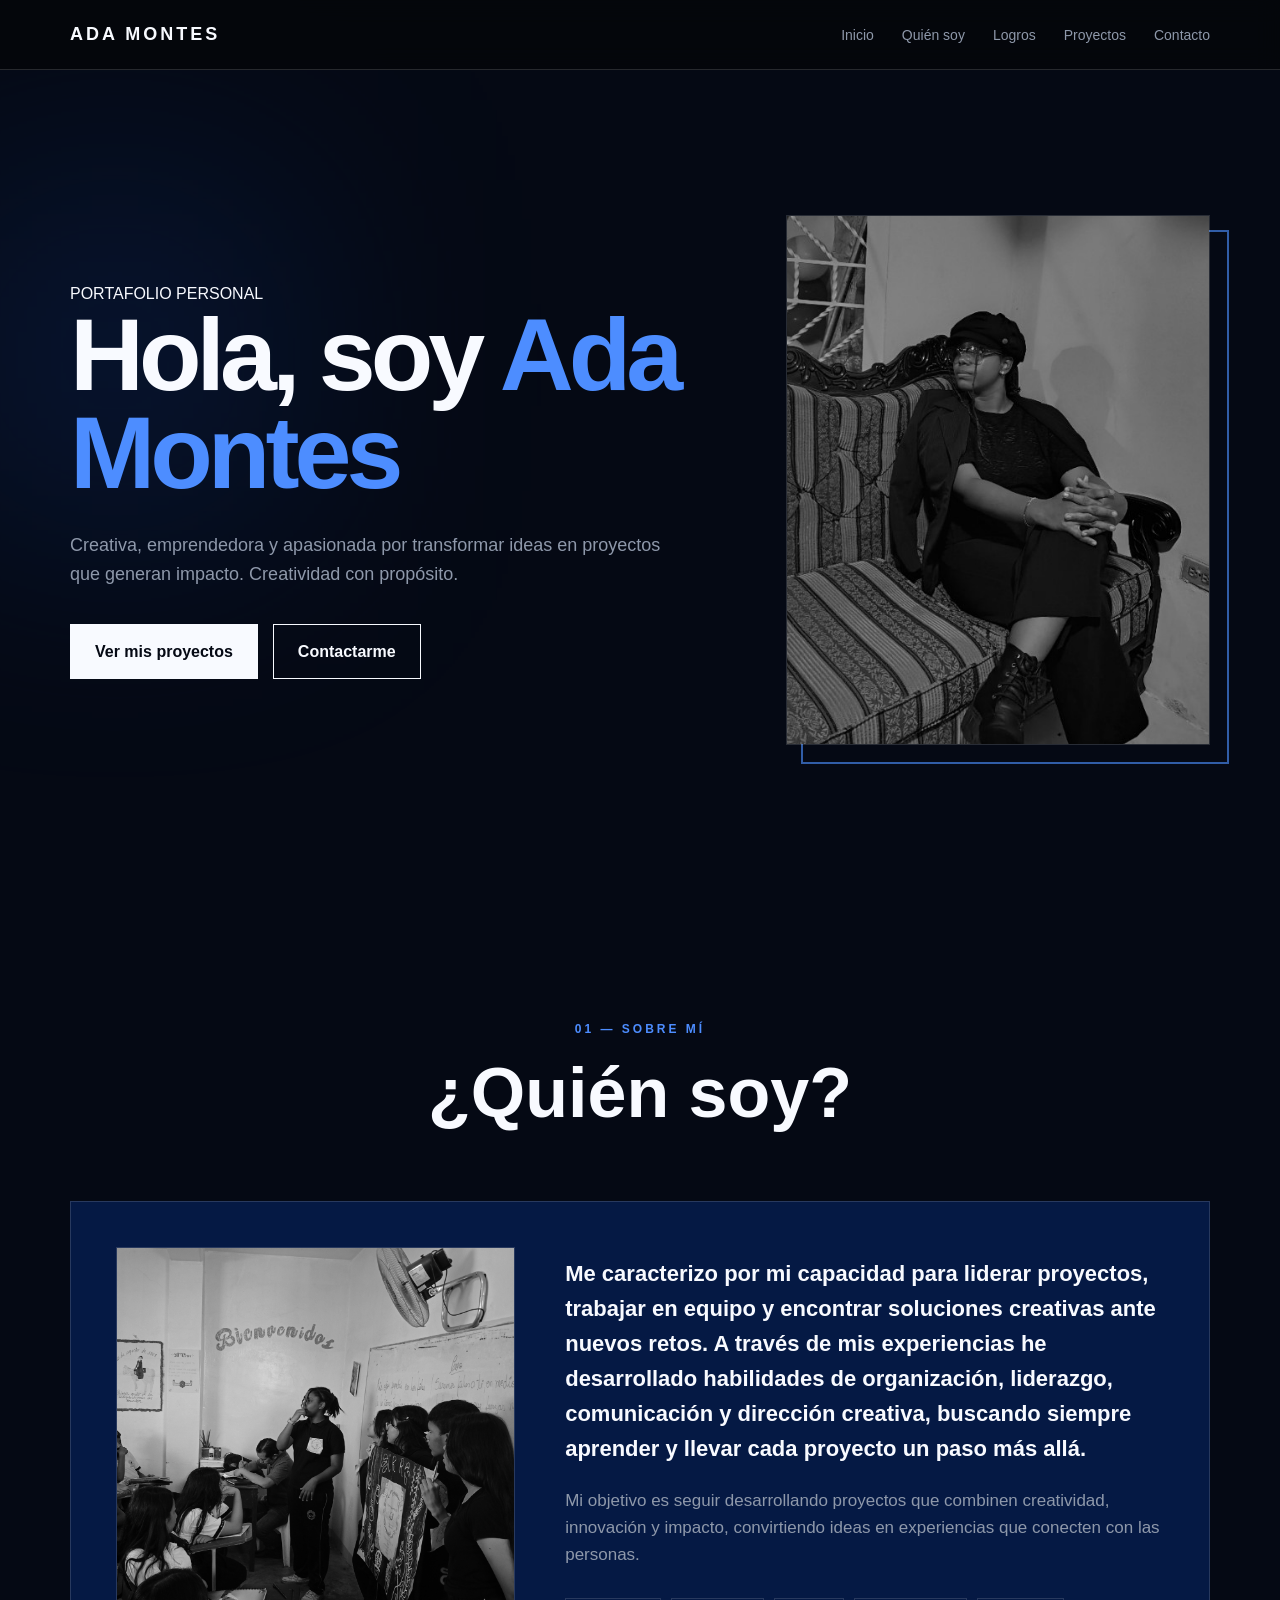
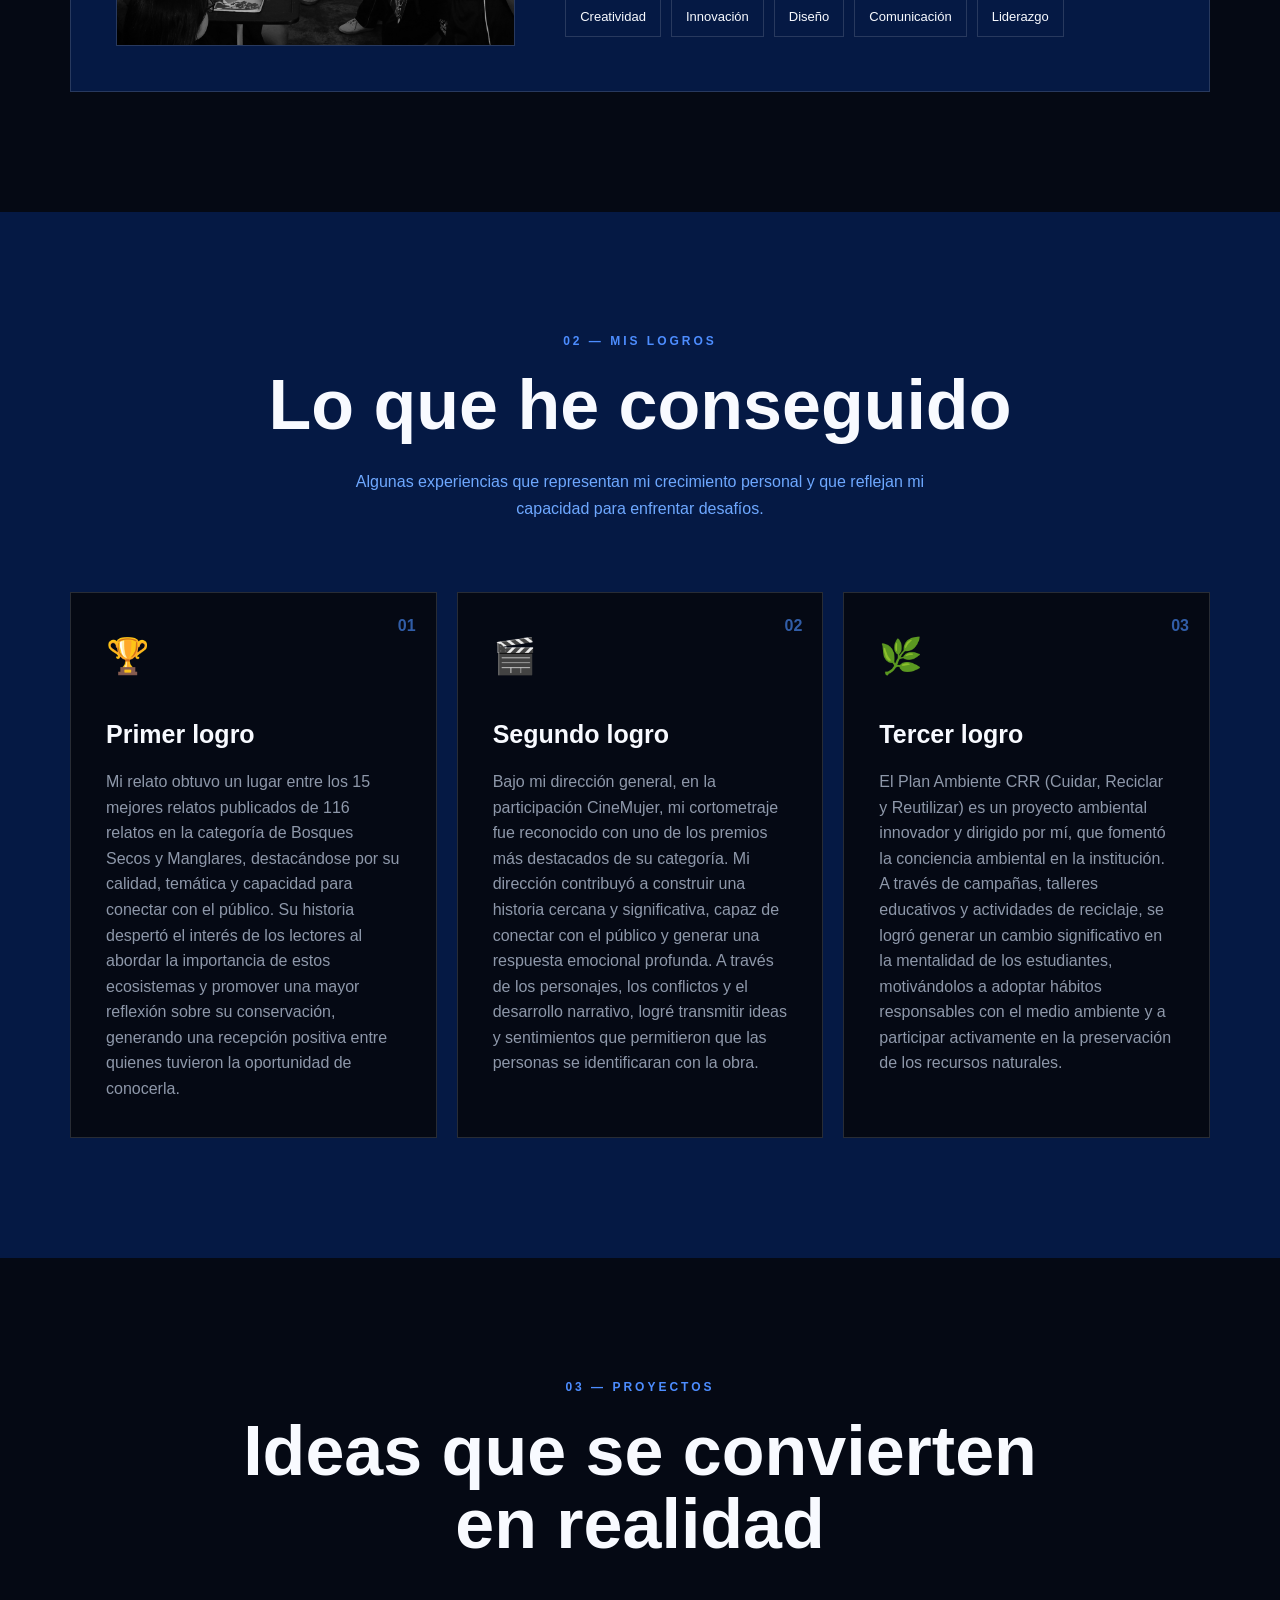
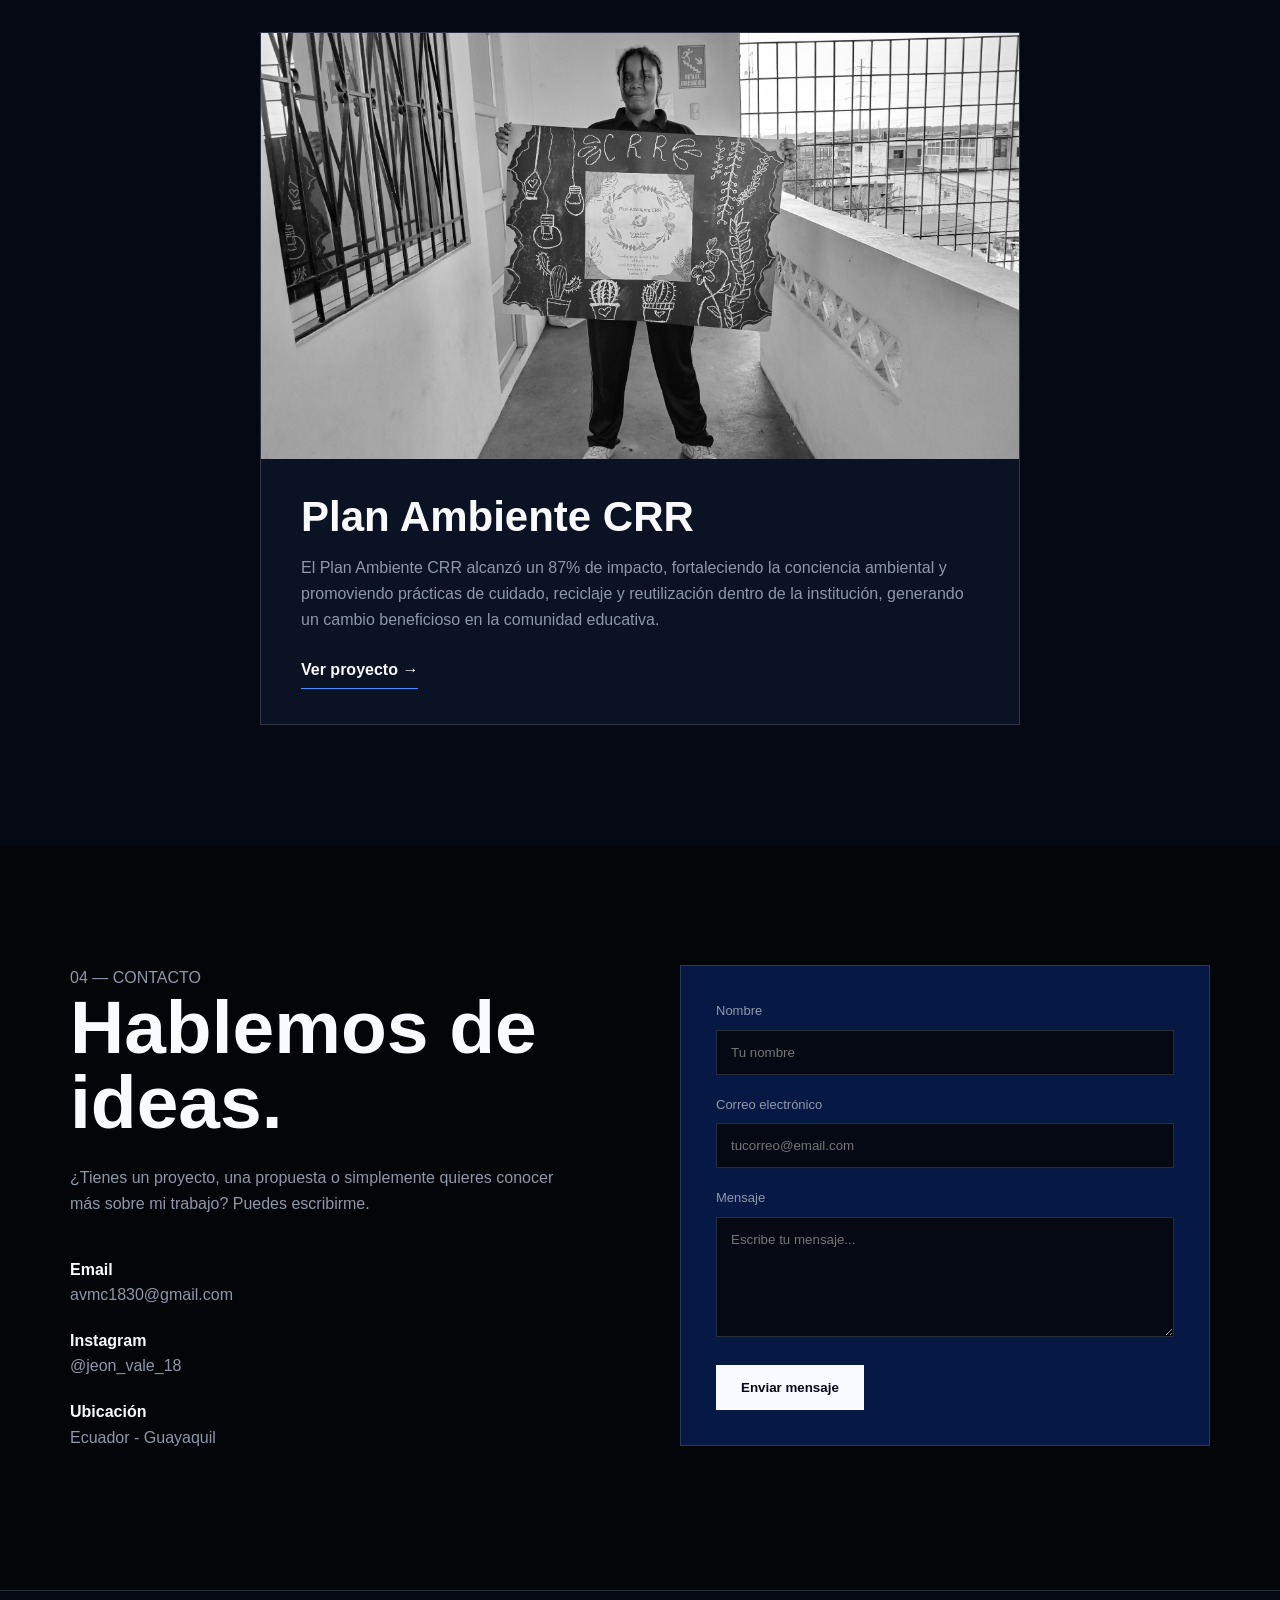
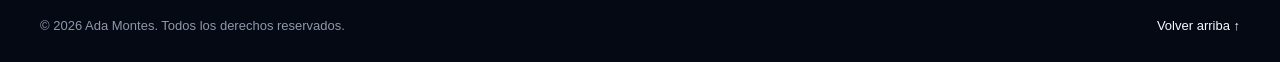
==== index.html @ 8c61d6d4 "Correción de Index" ====
<!DOCTYPE html>
<html lang="es">
<head>
    <meta charset="UTF-8">
    <meta name="viewport" content="width=device-width, initial-scale=1.0">

    <meta name="description" content="Portafolio personal de Ada Montes">
    <meta name="author" content="Ada Montes">

    <title>Portafolio | Ada Montes</title>

    <link rel="icon" href="pp2.png" sizes="any">
    <link rel="stylesheet" href="style.css">
</head>

<body>

    <!-- ================= HEADER ================= -->
    <header class="header">

        <nav class="navbar">

            <a href="#inicio" class="logo">
                ADA MONTES
            </a>

            <ul class="nav-menu">
                <li><a href="#inicio">Inicio</a></li>
                <li><a href="#quien-soy">Quién soy</a></li>
                <li><a href="#logros">Logros</a></li>
                <li><a href="#proyectos">Proyectos</a></li>
                <li><a href="#contacto">Contacto</a></li>
            </ul>

        </nav>

    </header>


    <main>

        <!-- ================= INICIO ================= -->
        <section id="inicio" class="hero">

            <div class="hero-content">

                <p class="eyebrow">
                    PORTAFOLIO PERSONAL
                </p>

                <h1>
                    Hola, soy <span>Ada Montes</span>
                </h1>

                <p class="hero-description">
                    Creativa, emprendedora y apasionada por transformar
                    ideas en proyectos que generan impacto. Creatividad con propósito.
                </p>

                <div class="hero-buttons">
                    <a href="#proyectos" class="btn">
                        Ver mis proyectos
                    </a>

                    <a href="#contacto" class="btn btn-outline">
                        Contactarme
                    </a>
                </div>

            </div>

            <div class="hero-image">

                <img 
                    src="img1.jpg" 
                    alt="Fotografía de Ada Montes"
                >

            </div>

        </section>


        <!-- ================= QUIÉN SOY ================= -->
        <section id="quien-soy" class="section about">

            <div class="section-title">
                <p class="eyebrow">01 — SOBRE MÍ</p>

                <h2>
                    ¿Quién soy?
                </h2>
            </div>

            <div class="about-content">

                <div class="about-image">

                    <img
                        src="img3.jpg"
                        alt="Ada Montes trabajando en un proyecto"
                    >

                </div>

                <div class="about-text">

                    <p>
                       Me caracterizo por mi capacidad para liderar proyectos, trabajar en equipo y encontrar
                       soluciones creativas ante nuevos retos. A través de mis experiencias he desarrollado habilidades
                       de organización, liderazgo, comunicación y dirección creativa, buscando siempre aprender y 
                       llevar cada proyecto un paso más allá.

                    <p>
                       Mi objetivo es seguir desarrollando proyectos que combinen creatividad, innovación 
                       y impacto, convirtiendo ideas en experiencias que conecten con las personas.
                    </p>

                    <div class="skills">

                        <span>Creatividad</span>
                        <span>Innovación</span>
                        <span>Diseño</span>
                        <span>Comunicación</span>
                        <span>Liderazgo</span>

                    </div>

                </div>

            </div>

        </section>


        <!-- ================= LOGROS ================= -->
        <section id="logros" class="section achievements">

            <div class="section-title">

                <p class="eyebrow">02 — MIS LOGROS</p>

                <h2>
                    Lo que he conseguido
                </h2>

                <p>
                    Algunas experiencias que representan mi crecimiento
                    personal y que reflejan mi capacidad para enfrentar desafíos.
                </p>

            </div>


            <div class="cards">

                <!-- LOGRO 1 -->
                <article class="card">

                    <span class="card-number">
                        01
                    </span>

                    <div class="card-icon">
                        🏆
                    </div>

                    <h3>
                        Primer logro
                    </h3>

                    <p>
                        Mi relato obtuvo un lugar entre los 15 mejores relatos publicados de 116 relatos
                        en la categoría de Bosques Secos y Manglares, destacándose por su calidad, temática
                        y capacidad para conectar con el público. Su historia despertó el interés 
                        de los lectores al abordar la importancia de estos ecosistemas y promover una mayor reflexión
                        sobre su conservación, generando una recepción positiva entre quienes tuvieron la oportunidad de conocerla.
                    </p>

                </article>


                <!-- LOGRO 2 -->
                <article class="card">

                    <span class="card-number">
                        02
                    </span>

                    <div class="card-icon">
                        🎬
                    </div>

                    <h3>
                        Segundo logro
                    </h3>

                    <p>
                        Bajo mi dirección general, en la participación CineMujer, mi cortometraje fue reconocido con uno de los premios
                        más destacados de su categoría. Mi dirección contribuyó a construir una historia cercana 
                        y significativa, capaz de conectar con el público y generar una respuesta emocional profunda. A través de 
                        los personajes, los conflictos y el desarrollo narrativo, logré transmitir ideas y sentimientos 
                        que permitieron que las personas se identificaran con la obra.
                    </p>

                </article>


                <!-- LOGRO 3 -->
                <article class="card">

                    <span class="card-number">
                        03
                    </span>

                    <div class="card-icon">
                        🌿
                    </div>

                    <h3>
                        Tercer logro
                    </h3>

                    <p>
                        El Plan Ambiente CRR (Cuidar, Reciclar y Reutilizar) es un proyecto ambiental innovador y dirigido por mí, que fomentó
                        la conciencia ambiental en la institución. A través de campañas,
                        talleres educativos y actividades de reciclaje, se logró generar un cambio significativo en la mentalidad
                        de los estudiantes, motivándolos a adoptar hábitos responsables con el medio ambiente
                        y a participar activamente en la preservación de los recursos naturales.
                    </p>

                </article>

            </div>

        </section>


        <!-- ================= PROYECTOS ================= -->
        <section id="proyectos" class="section projects">

            <div class="section-title">

                <p class="eyebrow">03 — PROYECTOS</p>

                <h2>
                    Ideas que se convierten en realidad
                </h2>

            </div>


            <div class="projects-grid">

                <!-- PROYECTO 1 -->
                <article class="project">

                    <div class="project-image">

                        <img
                            src="img7.jpg"
                            alt="Imagen del primer proyecto"
                        >

                    </div>

                    <div class="project-content">
                        
                        <h3>
                            <strong>
                                 Plan Ambiente CRR
                            </strong>
                        </h3>

                        <p>
                           El Plan Ambiente CRR alcanzó un 87% de impacto, fortaleciendo la conciencia ambiental
                           y promoviendo prácticas de cuidado, reciclaje y reutilización dentro de la institución, generando un cambio beneficioso en la comunidad educativa.
                        </p>

                        <a href="Plan-CRR.pdf" class="project-link">
                            Ver proyecto →
                        </a>

                    </div>

        </section>


        <!-- ================= CONTACTO ================= -->
        <section id="contacto" class="section contact">

            <div class="contact-content">

                <div class="contact-text">

                    <p class="eyebrow">
                        04 — CONTACTO
                    </p>

                    <h2>
                        Hablemos de ideas.
                    </h2>

                    <p>
                        ¿Tienes un proyecto, una propuesta o simplemente
                        quieres conocer más sobre mi trabajo?
                        Puedes escribirme.
                    </p>

                    <div class="contact-info">

                        <p>
                            <strong>Email</strong><br>
                            avmc1830@gmail.com
                        </p>

                        <p>
                            <strong>Instagram</strong><br>
                            @jeon_vale_18
                        </p>

                        <p>
                            <strong>Ubicación</strong><br>
                            Ecuador - Guayaquil
                        </p>

                    </div>

                </div>


<!-- FORMULARIO -->
<div class="contact-form">

    <form 
        action=https://formspree.io/f/meaqzokr
        method="POST"
    >

        <div class="form-group">

            <label for="nombre">
                Nombre
            </label>

            <input
                type="text"
                id="nombre"
                name="nombre"
                placeholder="Tu nombre"
                required
            >

        </div>


        <div class="form-group">

            <label for="email">
                Correo electrónico
            </label>

            <input
                type="email"
                id="email"
                name="email"
                placeholder="tucorreo@email.com"
                required
            >

        </div>


        <div class="form-group">

            <label for="mensaje">
                Mensaje
            </label>

            <textarea
                id="mensaje"
                name="mensaje"
                rows="6"
                placeholder="Escribe tu mensaje..."
                required
            ></textarea>

        </div>


        <button type="submit" class="btn">
            Enviar mensaje
        </button>

    </form>

 </div>

</section>

    <!-- ================= FOOTER ================= -->
    <footer class="footer">

        <div class="footer-content">

            <p>
                © 2026 Ada Montes. Todos los derechos reservados.
            </p>

            <a href="#inicio">
                Volver arriba ↑
            </a>

        </div>

    </footer>


    <!-- ================= JAVASCRIPT ================= -->
    <script src="script.js"></script>

</body>
</html>
---- style.css ----
/* =====================================================
   PORTAFOLIO PERSONAL — ADA MONTES
   PALETA: AZUL OSCURO · NEGRO · BLANCO
   ===================================================== */


/* ================= VARIABLES ================= */

:root {

  --negro: #050914;
  --negro-suave: #0A1224;

  --azul: #051944;
  --azul-claro: #315da7;

  --blanco: #F8FAFF;
  --gris: #8e98aa;

  --borde: rgba(255, 255, 255, 0.14);

  --azul-brillante: #4D8DFF;
  --azul-suave: #7EA9FF;
}


/* ================= RESET ================= */

* {
  margin: 0;
  padding: 0;
  box-sizing: border-box;
}

html {
  scroll-behavior: smooth;
}

body {
  font-family: 'Segoe UI', 'Helvetica Neue', Helvetica, Arial, sans-serif;
  background: var(--negro);
  color: var(--blanco);
  line-height: 1.6;
}

img {
  width: 100%;
  display: block;
}

a {
  color: inherit;
  text-decoration: none;
}


/* ================= HEADER ================= */

.header {
  position: fixed;
  top: 0;
  left: 0;
  width: 100%;
  z-index: 1000;

  background: rgba(5, 7, 10, 0.85);
  backdrop-filter: blur(12px);

  border-bottom: 1px solid var(--borde);
}

.navbar {
  max-width: 1200px;
  margin: auto;

  padding: 20px 30px;

  display: flex;
  align-items: center;
  justify-content: space-between;
}

.logo {
  font-size: 18px;
  font-weight: 800;
  letter-spacing: 3px;

  color: var(--blanco);

  transition: 0.3s;
}

.logo:hover {
  color: var(--azul-suave);
}

.nav-menu {
  display: flex;
  gap: 28px;
  list-style: none;
}

.nav-menu a {
  font-size: 14px;
  color: var(--gris);

  position: relative;

  transition: 0.3s;
}

.nav-menu a:hover {
  color: var(--blanco);
}

.nav-menu a::after {
  content: "";

  position: absolute;
  left: 0;
  bottom: -7px;

  width: 0;
  height: 2px;

  background: var(--azul-brillante);

  transition: width 0.3s;
}

.nav-menu a:hover::after {
  width: 100%;
}


/* =====================================================
   SECCIONES
   ===================================================== */

.section {
  width: 100%;
  max-width: 1200px;

  margin: 0 auto;

  padding: 120px 30px;
}


/* ================= TÍTULOS ================= */

.section-title {
  width: 100%;
  max-width: 850px;

  margin: 0 auto 70px;

  text-align: center;
}

.section-title .eyebrow {
  display: block;

  color: var(--azul-brillante);

  font-size: 12px;
  font-weight: bold;

  letter-spacing: 3px;

  margin-bottom: 18px;

  text-align: center;
}

.section-title h2 {
  display: block;

  font-size: clamp(40px, 6vw, 70px);

  line-height: 1.05;

  margin: 0 0 25px;

  text-align: center;
}

.section-title p:last-child {
  display: block;

  max-width: 600px;

  margin: 0 auto;

  color: #6ea8ff;

  line-height: 1.7;

  text-align: center;
}


/* ================= HERO ================= */

.hero {
  min-height: 100vh;

  max-width: 1200px;
  margin: auto;

  padding: 140px 30px 80px;

  display: grid;

  grid-template-columns: 1.2fr 0.8fr;

  align-items: center;

  gap: 80px;

  position: relative;
}

.hero::before {
  content: "";

  position: absolute;

  width: 350px;
  height: 350px;

  background: #0b2c68;

  filter: blur(120px);

  opacity: 0.35;

  top: 20%;
  left: -100px;

  z-index: -1;
}

.hero h1 {
  font-size: clamp(55px, 8vw, 105px);

  line-height: 0.95;

  letter-spacing: -5px;

  margin-bottom: 30px;
}

.hero h1 span {
  color: var(--azul-brillante);
}

.hero-description {
  max-width: 600px;

  color: var(--gris);

  font-size: 18px;

  margin-bottom: 35px;
}


/* ================= BOTONES ================= */

.hero-buttons {
  display: flex;

  gap: 15px;

  flex-wrap: wrap;
}

.btn {
  display: inline-block;

  padding: 14px 24px;

  background: var(--blanco);

  color: var(--negro);

  border: 1px solid var(--blanco);

  font-weight: bold;

  transition: 0.3s;
}

.btn:hover {
  background: var(--azul-brillante);

  border-color: var(--azul-brillante);

  color: var(--blanco);

  transform: translateY(-3px);
}

.btn-outline {
  background: transparent;

  color: var(--blanco);
}

.btn-outline:hover {
  background: var(--blanco);

  color: var(--negro);
}


/* ================= IMAGEN HERO ================= */

.hero-image {
  position: relative;
}

.hero-image img {
  aspect-ratio: 4 / 5;

  object-fit: cover;

  border: 1px solid var(--borde);

  filter: grayscale(100%);

  transition: 0.5s;
}

.hero-image:hover img {
  filter: grayscale(0%);

  transform: translate(-8px, -8px);
}

.hero-image::after {
  content: "";

  position: absolute;

  width: 100%;
  height: 100%;

  border: 2px solid var(--azul-claro);

  top: 15px;
  left: 15px;

  z-index: -1;
}

/* ================= SOBRE MÍ ================= */

.about-content {
  display: grid;

  grid-template-columns: 0.8fr 1.2fr;

  gap: 50px;

  align-items: center;

  padding: 45px;

  background: var(--azul);

  border: 1px solid var(--borde);

  position: relative;

  transition: 0.4s;
}

.about-content:hover {
  transform: translateY(-6px);

  border-color: var(--azul-brillante);

  box-shadow: 0 20px 50px rgba(0, 0, 0, 0.35);
}


/* IMAGEN */

.about-image {
  position: relative;
}

.about-image img {
  aspect-ratio: 1 / 1;

  object-fit: cover;

  filter: grayscale(100%);

  border: 1px solid var(--borde);

  transition: 0.5s;
}

.about-image img:hover {
  filter: grayscale(0%);
}


/* TEXTO */

.about-text {
  color: var(--gris);

  font-size: 17px;
}

.about-text p {
  margin-bottom: 20px;
}

.about-text p:first-child {
  color: var(--blanco);

  font-size: 22px;

  font-weight: 600;
}

/* ================= HABILIDADES ================= */

.skills {
  display: flex;

  flex-wrap: wrap;

  gap: 10px;

  margin-top: 30px;
}

.skills span {
  padding: 8px 14px;

  border: 1px solid var(--borde);

  color: var(--blanco);

  font-size: 13px;

  transition: 0.3s;
}

.skills span:hover {
  background: var(--negro);

  border-color: var(--azul-brillante);

  color: var(--azul-suave);
}

/* ================= LOGROS ================= */

.achievements {
  background: var(--azul);

  max-width: none;

  padding-left: max(30px, calc((100% - 1140px) / 2));

  padding-right: max(30px, calc((100% - 1140px) / 2));
}

.cards {
  display: grid;

  grid-template-columns: repeat(3, 1fr);

  gap: 20px;
}

.card {
  position: relative;

  padding: 35px;

  background: var(--negro);

  border: 1px solid var(--borde);

  min-height: 300px;

  transition: 0.4s;
}

.card:hover {
  transform: translateY(-8px);

  border-color: var(--azul-brillante);
}

.card-number {
  position: absolute;

  top: 20px;
  right: 20px;

  color: var(--azul-claro);

  font-weight: bold;
}

.card-icon {
  font-size: 35px;

  margin-bottom: 30px;
}

.card h3 {
  font-size: 25px;

  margin-bottom: 15px;
}

.card p {
  color: var(--gris);
}


/* ================= PROYECTOS ================= */

.projects-grid {
  display: flex;

  justify-content: center;

  width: 100%;
}

.project {
  width: min(760px, 100%);

  background: var(--negro-suave);

  border: 1px solid var(--borde);

  overflow: hidden;

  transition: 0.4s;

  position: relative;
}

.project:hover {
  transform: translateY(-8px);

  border-color: var(--azul-brillante);

  box-shadow: 0 20px 50px rgba(0, 0, 0, 0.35);
}

.project-image {
  overflow: hidden;

  position: relative;
}

.project-image img {
  width: 100%;

  aspect-ratio: 16 / 9;

  object-fit: cover;

  filter: grayscale(100%);

  transition: 0.6s;
}

.project:hover .project-image img {
  filter: grayscale(0%);

  transform: scale(1.04);
}

.project-content {
  padding: 35px 40px;
}

.project-category {
  color: var(--azul-brillante);

  font-size: 11px;

  font-weight: bold;

  letter-spacing: 3px;

  margin-bottom: 12px;
}

.project h3 {
  font-size: clamp(28px, 4vw, 42px);

  line-height: 1.1;

  margin-bottom: 15px;

  color: var(--blanco);
}

.project p {
  color: var(--gris);

  max-width: 700px;

  margin-bottom: 25px;

  font-size: 16px;
}

.project-link {
  display: inline-flex;

  align-items: center;

  gap: 8px;

  color: var(--blanco);

  font-weight: bold;

  border-bottom: 1px solid var(--azul-brillante);

  padding-bottom: 5px;

  transition: 0.3s;
}

.project-link:hover {
  color: var(--azul-brillante);

  gap: 14px;
}


/* ================= CONTACTO ================= */

.contact {
  max-width: none;

  background: #030508;

  padding-left: max(30px, calc((100% - 1140px) / 2));

  padding-right: max(30px, calc((100% - 1140px) / 2));
}

.contact-content {
  display: grid;

  grid-template-columns: 1fr 1fr;

  gap: 80px;

  align-items: start;
}

.contact-text h2 {
  font-size: clamp(45px, 6vw, 75px);

  line-height: 1;

  margin-bottom: 25px;
}

.contact-text>p {
  color: var(--gris);

  max-width: 500px;
}

.contact-info {
  margin-top: 40px;
}

.contact-info p {
  margin-bottom: 20px;

  color: var(--gris);
}

.contact-info strong {
  color: var(--blanco);
}


/* ================= FORMULARIO ================= */

.contact-form {
  background: var(--azul);

  padding: 35px;

  border: 1px solid var(--borde);
}

.form-group {
  margin-bottom: 20px;
}

.form-group label {
  display: block;

  margin-bottom: 8px;

  font-size: 13px;

  color: var(--gris);
}

.form-group input,
.form-group textarea {
  width: 100%;

  padding: 14px;

  background: var(--negro);

  color: var(--blanco);

  border: 1px solid var(--borde);

  outline: none;

  font-family: inherit;

  transition: 0.3s;
}

.form-group input:focus,
.form-group textarea:focus {
  border-color: var(--azul-brillante);

  box-shadow: 0 0 0 2px rgba(77, 141, 255, 0.1);
}

.form-group textarea {
  resize: vertical;
}


/* ================= FOOTER ================= */

.footer {
  background: var(--negro);

  border-top: 1px solid var(--borde);

  padding: 25px 30px;
}

.footer-content {
  max-width: 1200px;

  margin: auto;

  display: flex;

  justify-content: space-between;

  align-items: center;

  gap: 20px;
}

.footer p {
  color: var(--gris);

  font-size: 13px;
}

.footer a {
  font-size: 13px;

  transition: 0.3s;
}

.footer a:hover {
  color: var(--azul-suave);
}


/* =====================================================
   RESPONSIVE
   ===================================================== */

@media (max-width: 850px) {

  .nav-menu {
    gap: 12px;
  }

  .nav-menu a {
    font-size: 12px;
  }

  .hero {
    grid-template-columns: 1fr;

    gap: 50px;

    text-align: center;
  }

  .hero-description {
    margin-left: auto;
    margin-right: auto;
  }

  .hero-buttons {
    justify-content: center;
  }

  .hero-image {
    max-width: 400px;

    margin: auto;
  }

  .about-content {
    grid-template-columns: 1fr;

    gap: 40px;

    padding: 30px;
  }

  .about-image {
    max-width: 450px;

    margin: auto;
  }

  .cards {
    grid-template-columns: 1fr;
  }

  .contact-content {
    grid-template-columns: 1fr;

    gap: 50px;
  }
}


/* ================= MÓVIL ================= */

@media (max-width: 600px) {

  .navbar {
    padding: 15px 20px;

    flex-direction: column;

    gap: 15px;
  }

  .nav-menu {
    gap: 10px;

    flex-wrap: wrap;

    justify-content: center;
  }

  .section {
    padding: 90px 20px;
  }

  .section-title {
    margin-bottom: 50px;
  }

  .section-title h2 {
    font-size: 40px;
  }

  .hero {
    padding: 160px 20px 80px;
  }

  .hero h1 {
    letter-spacing: -3px;
  }

  .hero-description {
    font-size: 16px;
  }

  .project-content {
    padding: 25px 20px;
  }

  .project-image img {
    aspect-ratio: 4 / 3;
  }

  .project h3 {
    font-size: 30px;
  }

  .contact-form {
    padding: 25px 20px;
  }

  .footer-content {
    flex-direction: column;

    text-align: center;
  }
}
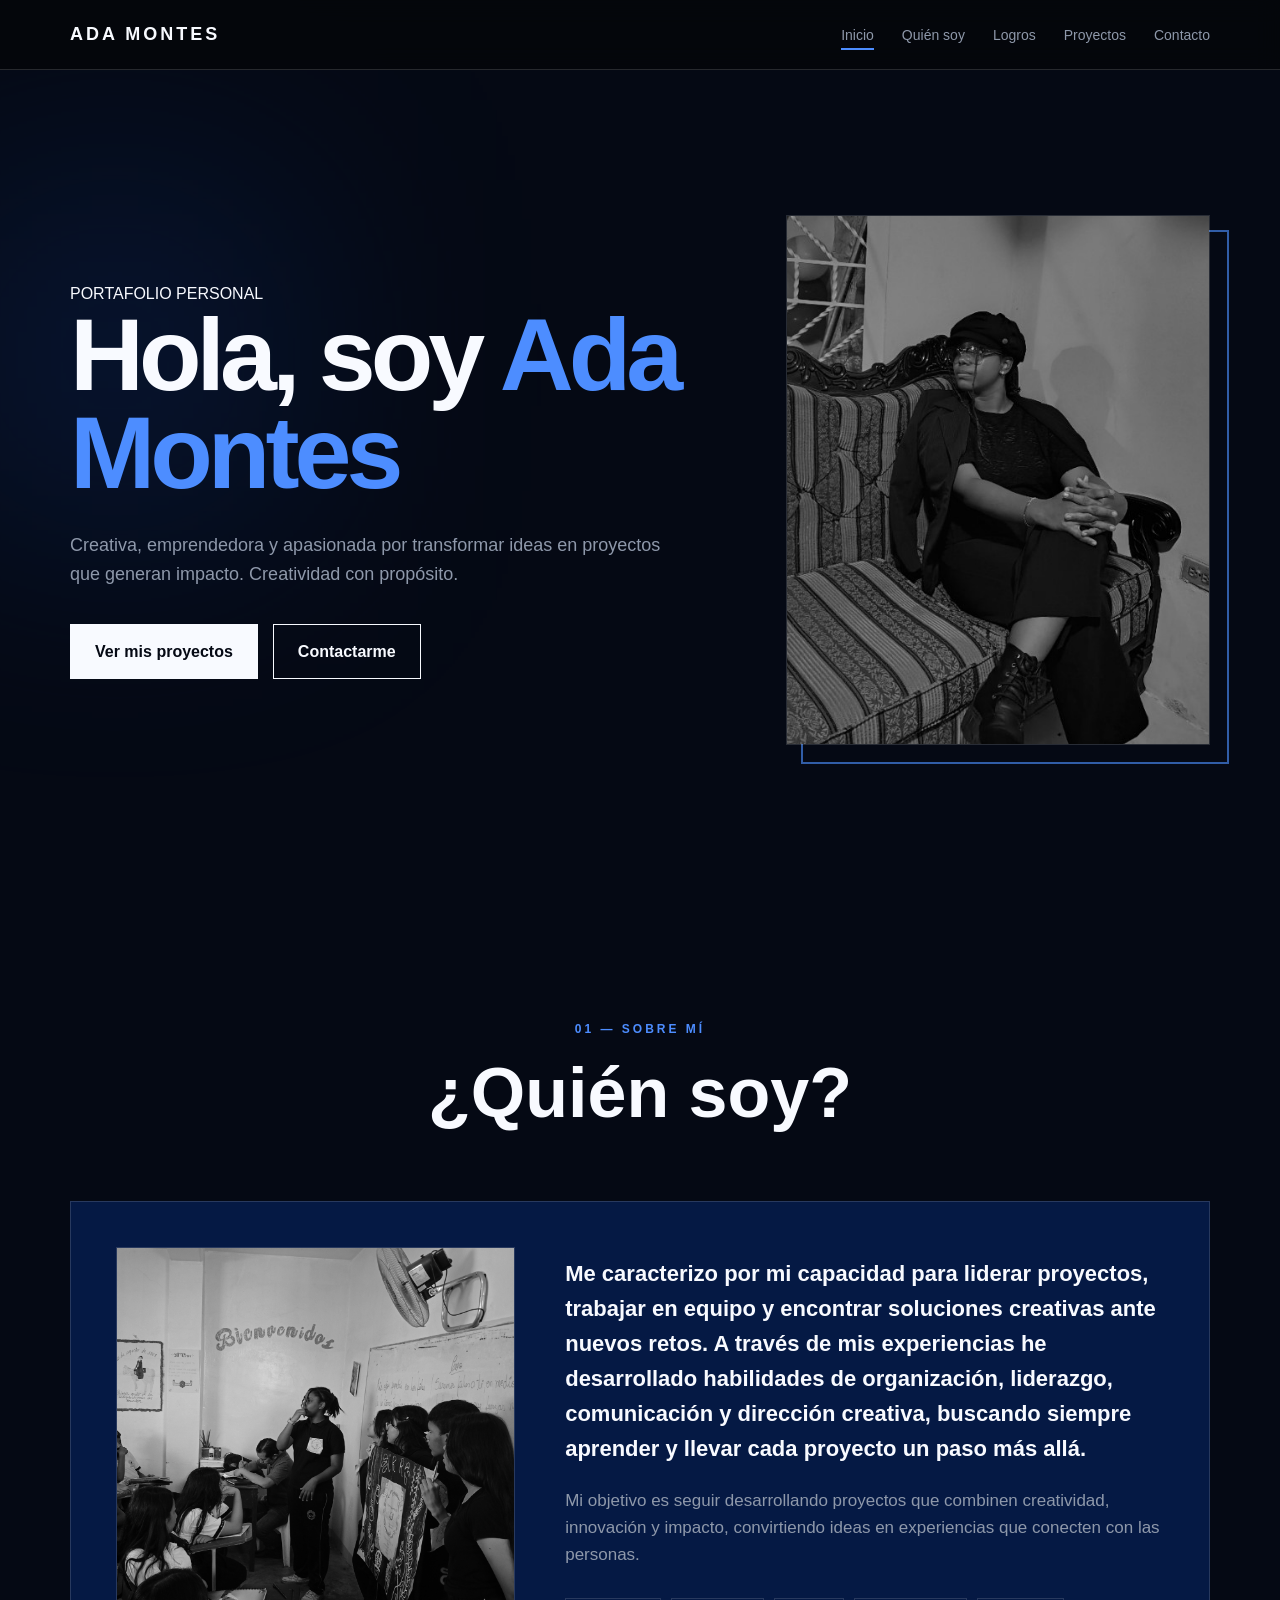
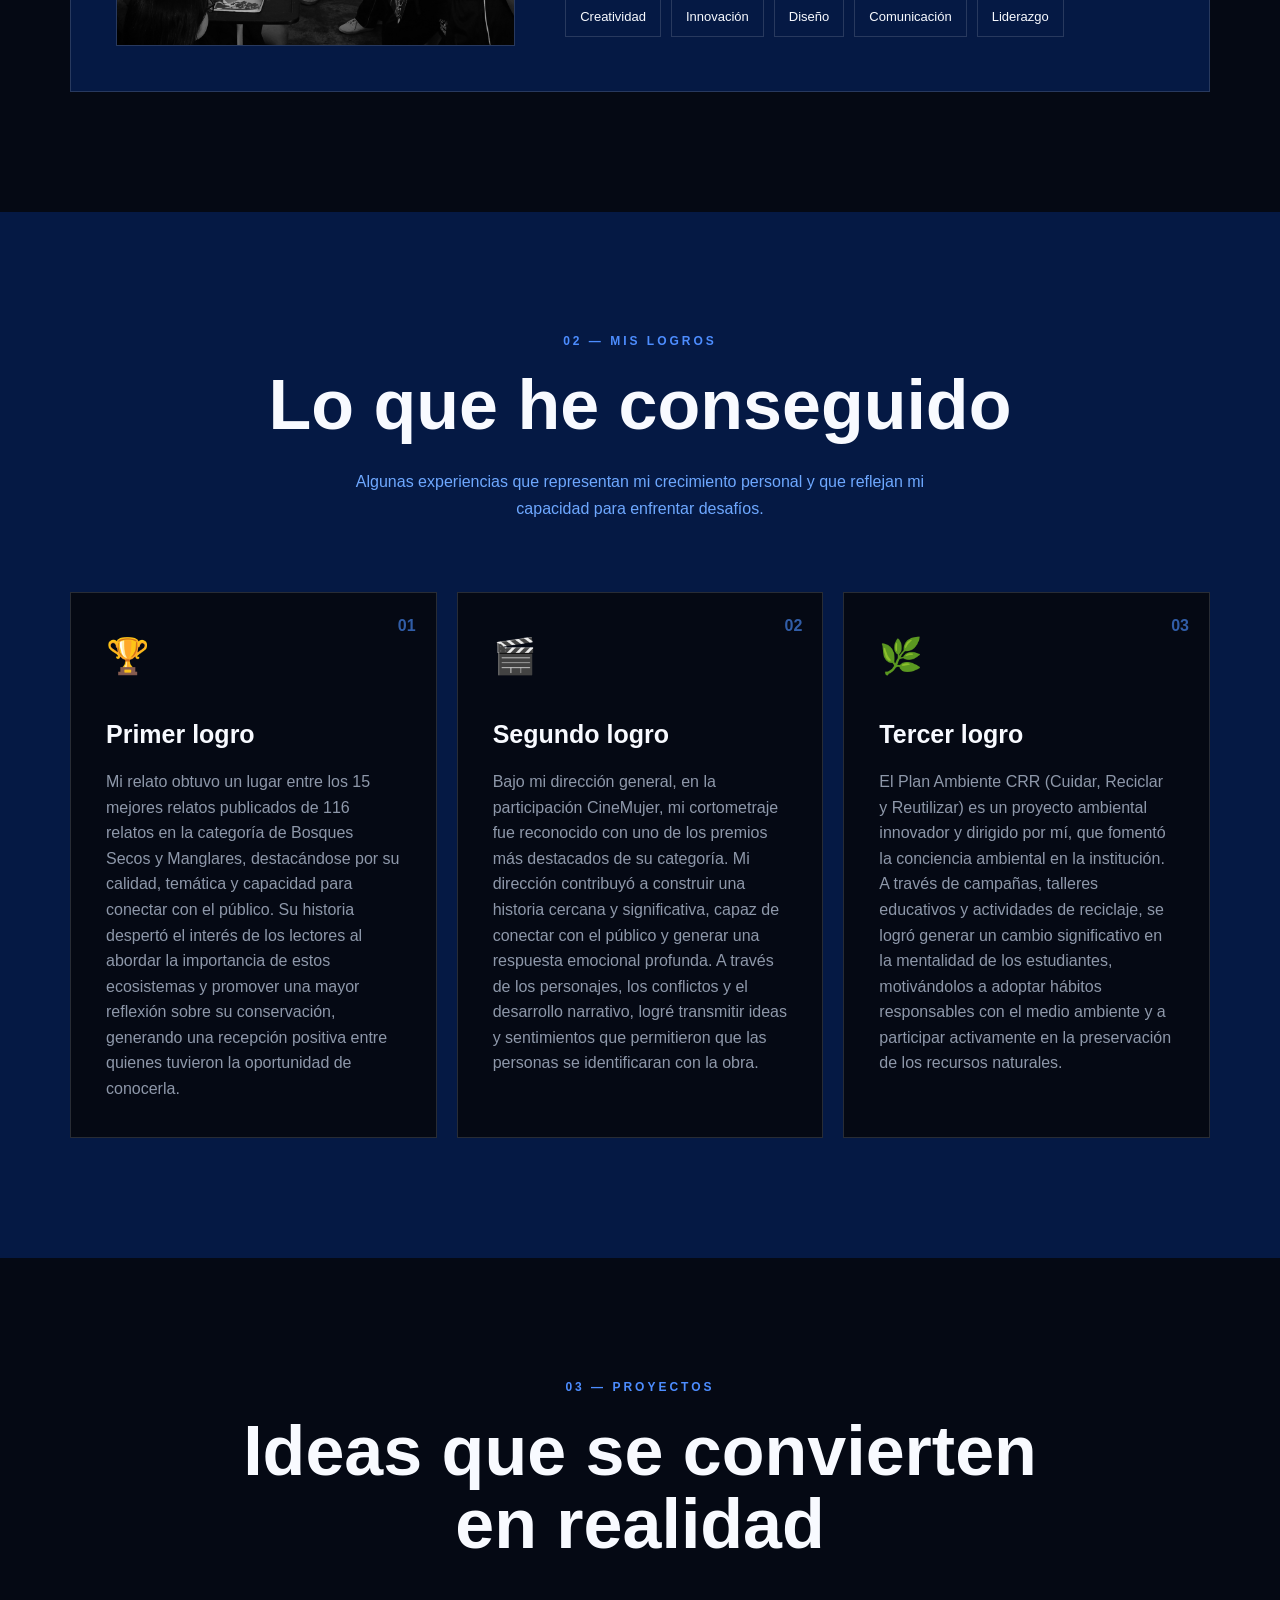
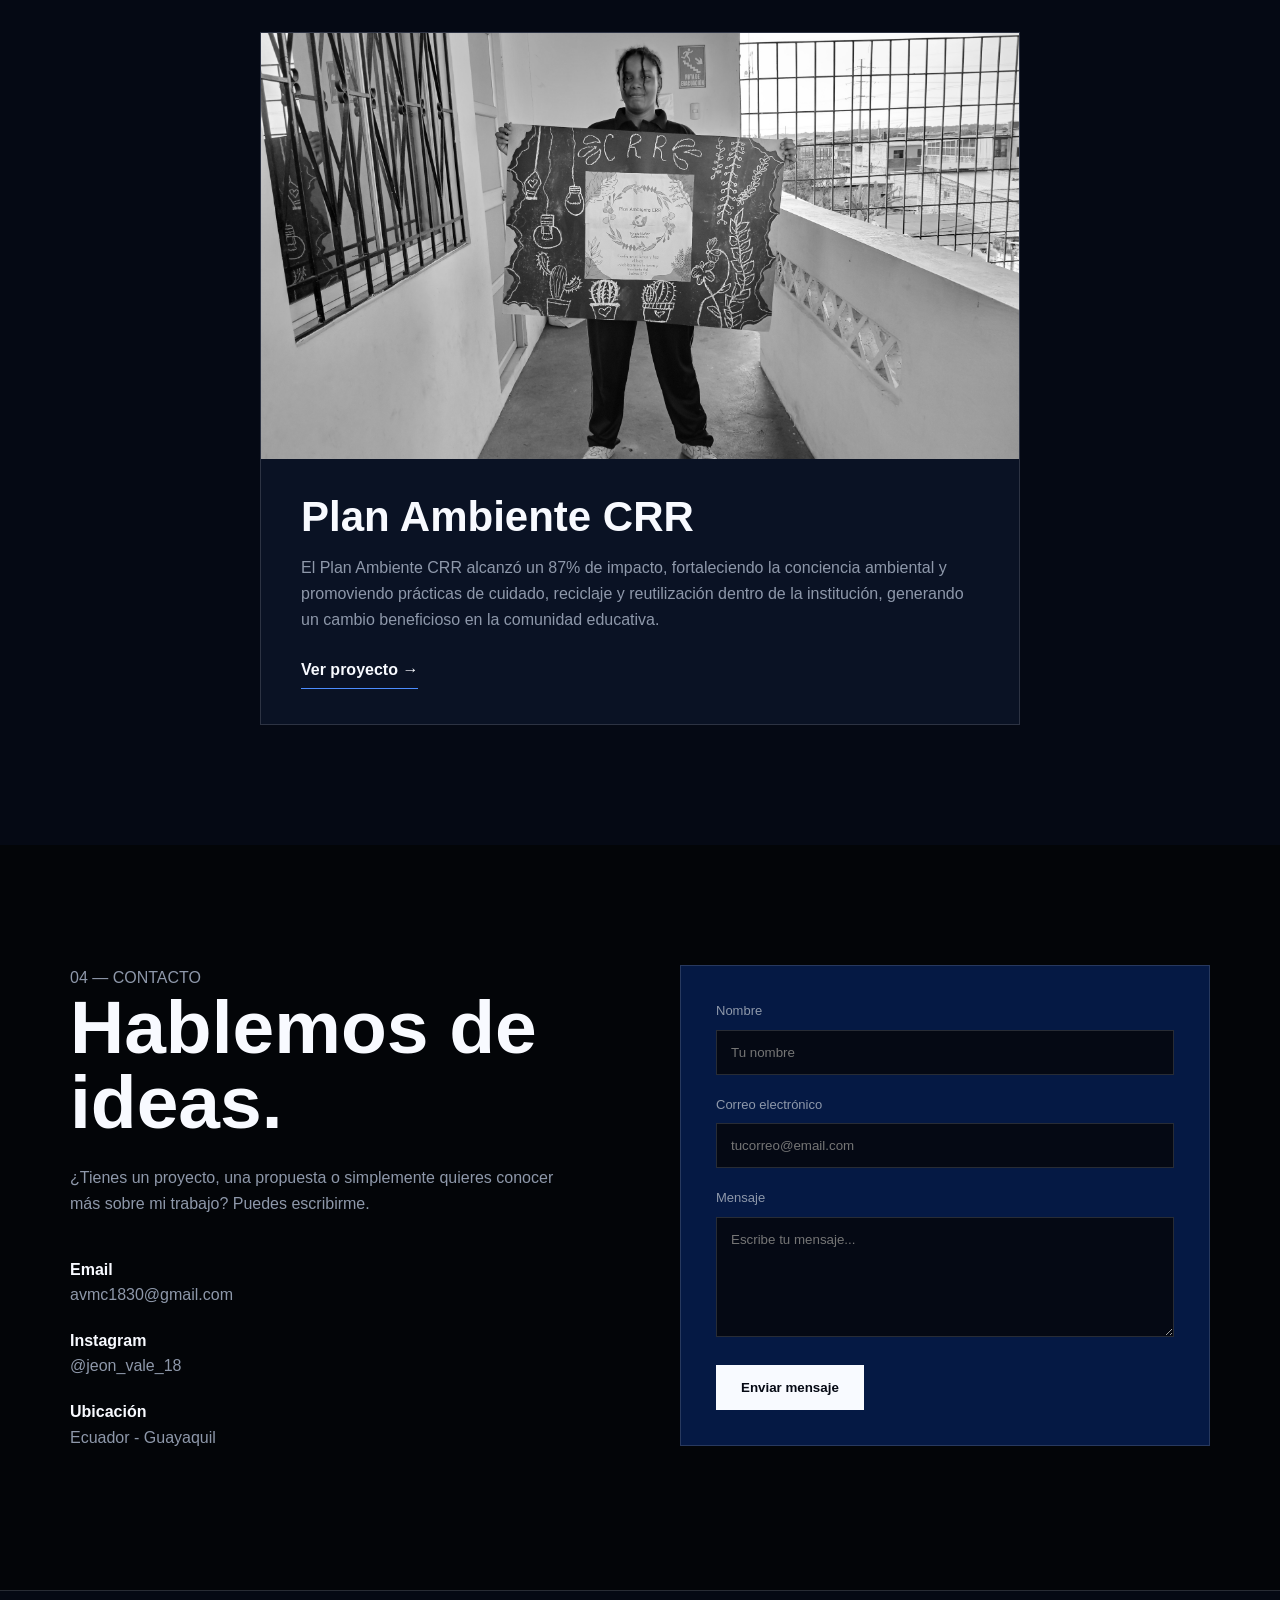
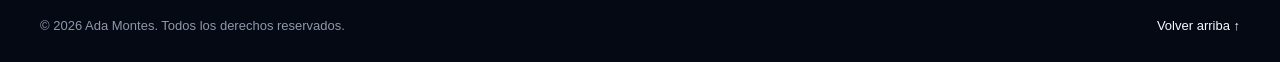
==== commit 446e2ff0: "Correción del HTML" ====
--- a/index.html
+++ b/index.html
@@ -110,6 +110,7 @@
                        soluciones creativas ante nuevos retos. A través de mis experiencias he desarrollado habilidades
                        de organización, liderazgo, comunicación y dirección creativa, buscando siempre aprender y 
                        llevar cada proyecto un paso más allá.
+                    </p>
 
                     <p>
                        Mi objetivo es seguir desarrollando proyectos que combinen creatividad, innovación 
@@ -283,6 +284,10 @@
 
                     </div>
 
+                </article>
+
+            </div>
+
         </section>
 
 
@@ -333,7 +338,7 @@
 <div class="contact-form">
 
     <form 
-        action=https://formspree.io/f/meaqzokr
+        action="https://formspree.io/f/meaqzokr"
         method="POST"
     >
 
@@ -396,7 +401,11 @@
 
  </div>
 
-</section>
+            </div>
+
+        </section>
+
+    </main>
 
     <!-- ================= FOOTER ================= -->
     <footer class="footer">
--- a/style.css
+++ b/style.css
@@ -130,7 +130,13 @@
 
 .nav-menu a:hover::after {
   width: 100%;
-}
+
+}
+
+.nav-menu a.active::after {
+  width: 100%;
+}
+
 
 
 /* =====================================================
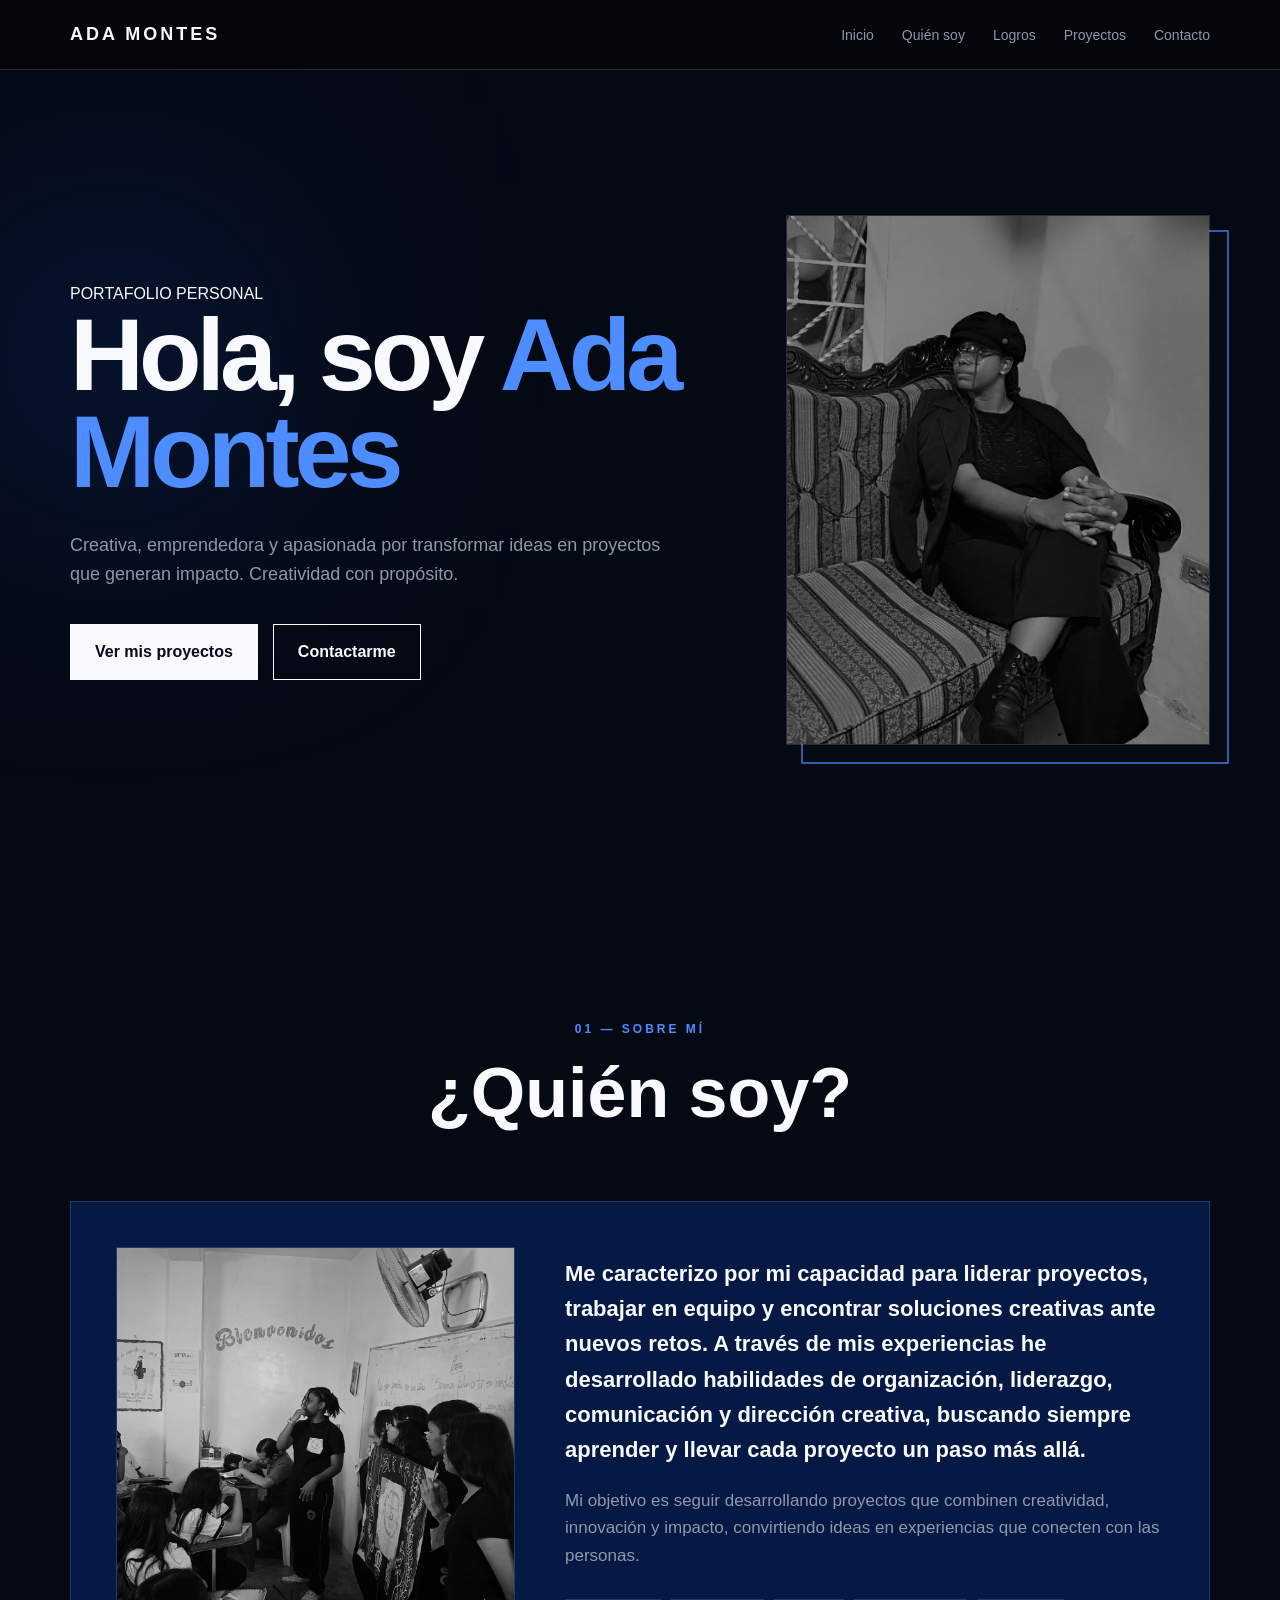
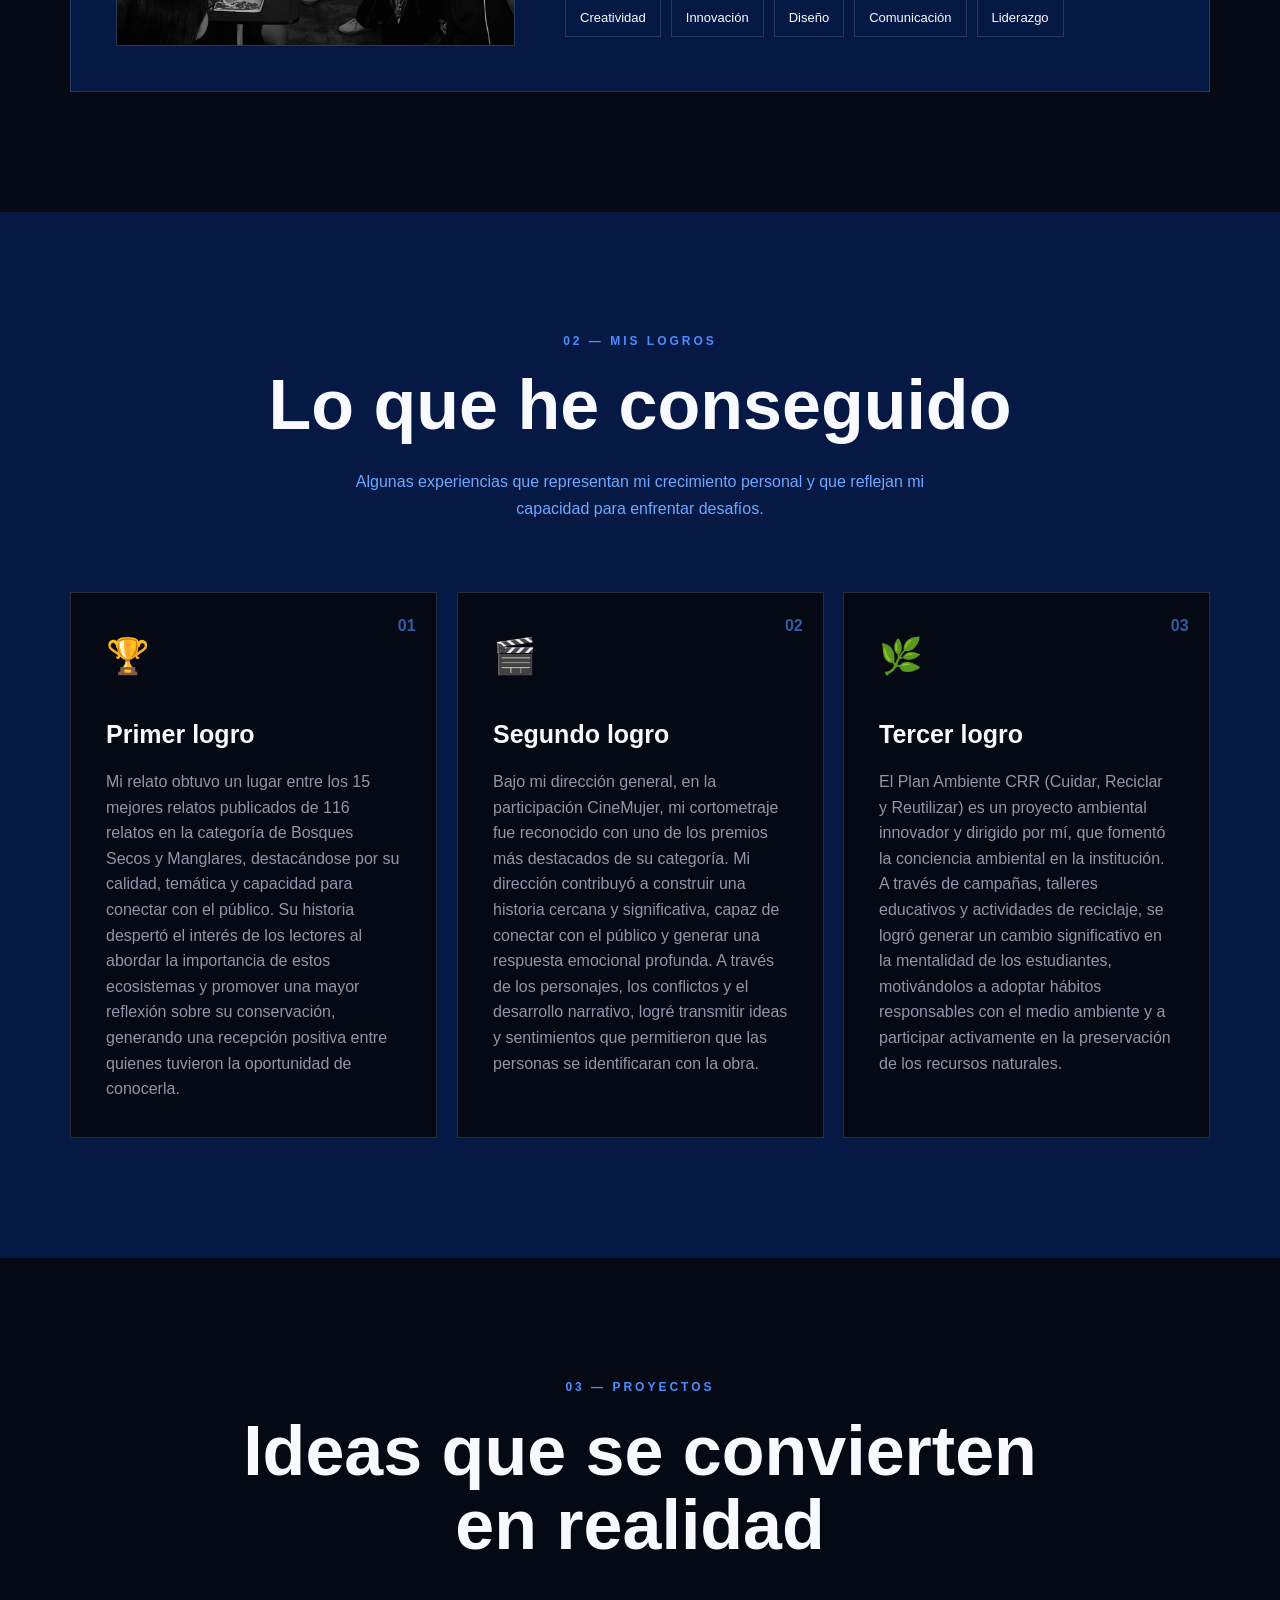
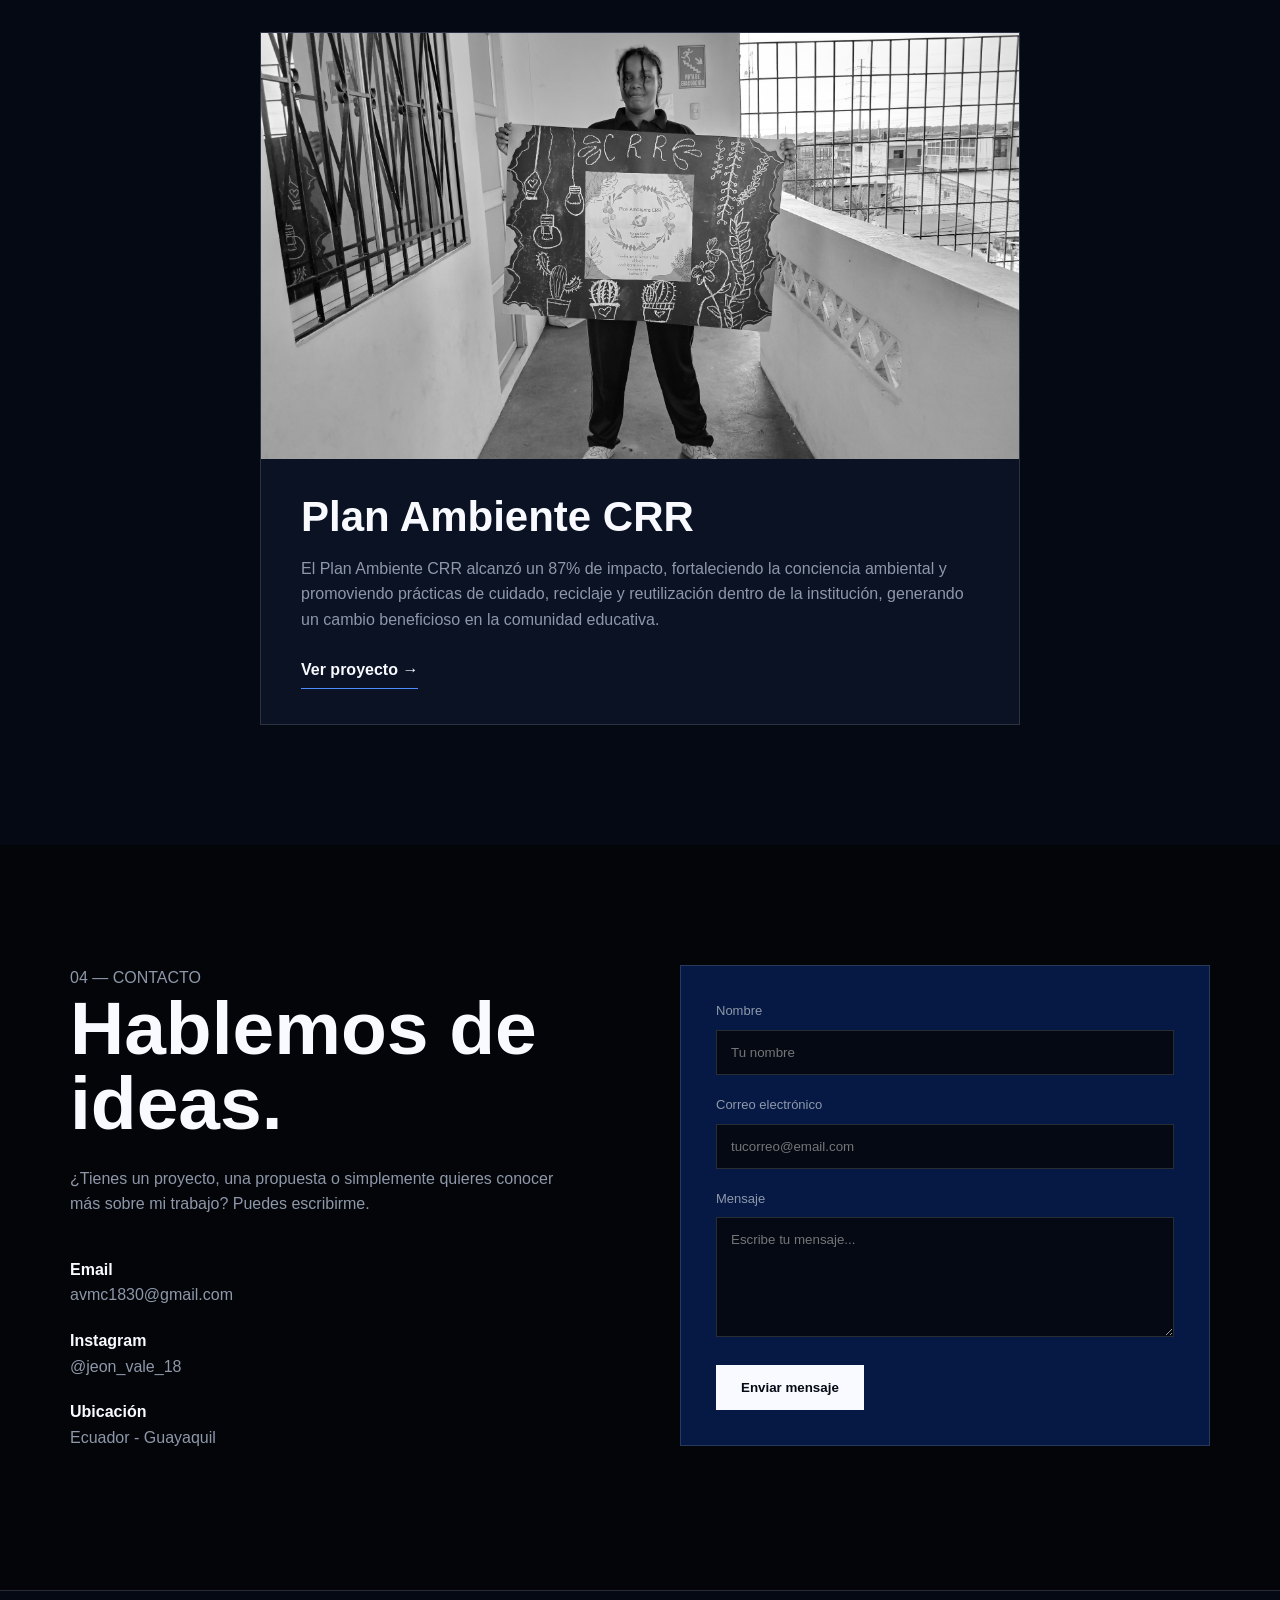
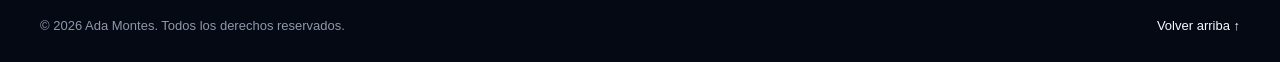
==== commit 80d547da: "correción completada" ====
--- a/index.html
+++ b/index.html
@@ -44,20 +44,20 @@
 
             <div class="hero-content">
 
-                <p class="eyebrow">
+                <p class="eyebrow" data-reveal="up">
                     PORTAFOLIO PERSONAL
                 </p>
 
-                <h1>
+                <h1 data-reveal="up" data-reveal-delay="1">
                     Hola, soy <span>Ada Montes</span>
                 </h1>
 
-                <p class="hero-description">
+                <p class="hero-description" data-reveal="up" data-reveal-delay="2">
                     Creativa, emprendedora y apasionada por transformar
                     ideas en proyectos que generan impacto. Creatividad con propósito.
                 </p>
 
-                <div class="hero-buttons">
+                <div class="hero-buttons" data-reveal="up" data-reveal-delay="3">
                     <a href="#proyectos" class="btn">
                         Ver mis proyectos
                     </a>
@@ -69,7 +69,7 @@
 
             </div>
 
-            <div class="hero-image">
+            <div class="hero-image" data-reveal="scale" data-reveal-delay="2">
 
                 <img 
                     src="img1.jpg" 
@@ -84,7 +84,7 @@
         <!-- ================= QUIÉN SOY ================= -->
         <section id="quien-soy" class="section about">
 
-            <div class="section-title">
+            <div class="section-title" data-reveal="up">
                 <p class="eyebrow">01 — SOBRE MÍ</p>
 
                 <h2>
@@ -94,7 +94,7 @@
 
             <div class="about-content">
 
-                <div class="about-image">
+                <div class="about-image" data-reveal="left">
 
                     <img
                         src="img3.jpg"
@@ -103,7 +103,7 @@
 
                 </div>
 
-                <div class="about-text">
+                <div class="about-text" data-reveal="right">
 
                     <p>
                        Me caracterizo por mi capacidad para liderar proyectos, trabajar en equipo y encontrar
@@ -137,7 +137,7 @@
         <!-- ================= LOGROS ================= -->
         <section id="logros" class="section achievements">
 
-            <div class="section-title">
+            <div class="section-title" data-reveal="up">
 
                 <p class="eyebrow">02 — MIS LOGROS</p>
 
@@ -156,7 +156,7 @@
             <div class="cards">
 
                 <!-- LOGRO 1 -->
-                <article class="card">
+                <article class="card" data-reveal="up">
 
                     <span class="card-number">
                         01
@@ -182,7 +182,7 @@
 
 
                 <!-- LOGRO 2 -->
-                <article class="card">
+                <article class="card" data-reveal="up" data-reveal-delay="1">
 
                     <span class="card-number">
                         02
@@ -208,7 +208,7 @@
 
 
                 <!-- LOGRO 3 -->
-                <article class="card">
+                <article class="card" data-reveal="up" data-reveal-delay="2">
 
                     <span class="card-number">
                         03
@@ -240,7 +240,7 @@
         <!-- ================= PROYECTOS ================= -->
         <section id="proyectos" class="section projects">
 
-            <div class="section-title">
+            <div class="section-title" data-reveal="up">
 
                 <p class="eyebrow">03 — PROYECTOS</p>
 
@@ -254,7 +254,7 @@
             <div class="projects-grid">
 
                 <!-- PROYECTO 1 -->
-                <article class="project">
+                <article class="project" data-reveal="scale">
 
                     <div class="project-image">
 
@@ -296,7 +296,7 @@
 
             <div class="contact-content">
 
-                <div class="contact-text">
+                <div class="contact-text" data-reveal="left">
 
                     <p class="eyebrow">
                         04 — CONTACTO
@@ -335,7 +335,7 @@
 
 
 <!-- FORMULARIO -->
-<div class="contact-form">
+<div class="contact-form" data-reveal="right">
 
     <form 
         action="https://formspree.io/f/meaqzokr"
--- a/style.css
+++ b/style.css
@@ -130,13 +130,7 @@
 
 .nav-menu a:hover::after {
   width: 100%;
-
-}
-
-.nav-menu a.active::after {
-  width: 100%;
-}
-
+}
 
 
 /* =====================================================
@@ -800,6 +794,60 @@
 
 
 /* =====================================================
+   ANIMACIONES AL APARECER (SCROLL REVEAL)
+   Cada elemento con [data-reveal] empieza oculto y se
+   revela con un efecto distinto según su valor.
+   ===================================================== */
+
+[data-reveal] {
+  opacity: 0;
+  transition: opacity 0.9s ease, transform 0.9s ease;
+  will-change: opacity, transform;
+}
+
+[data-reveal].is-visible {
+  opacity: 1;
+  transform: none !important;
+}
+
+[data-reveal="up"] {
+  transform: translateY(35px);
+}
+
+[data-reveal="left"] {
+  transform: translateX(-45px);
+}
+
+[data-reveal="right"] {
+  transform: translateX(45px);
+}
+
+[data-reveal="scale"] {
+  transform: scale(0.9);
+}
+
+[data-reveal-delay="1"] {
+  transition-delay: 0.15s;
+}
+
+[data-reveal-delay="2"] {
+  transition-delay: 0.3s;
+}
+
+[data-reveal-delay="3"] {
+  transition-delay: 0.45s;
+}
+
+@media (prefers-reduced-motion: reduce) {
+  [data-reveal] {
+    opacity: 1;
+    transform: none;
+    transition: none;
+  }
+}
+
+
+/* =====================================================
    RESPONSIVE
    ===================================================== */
 
